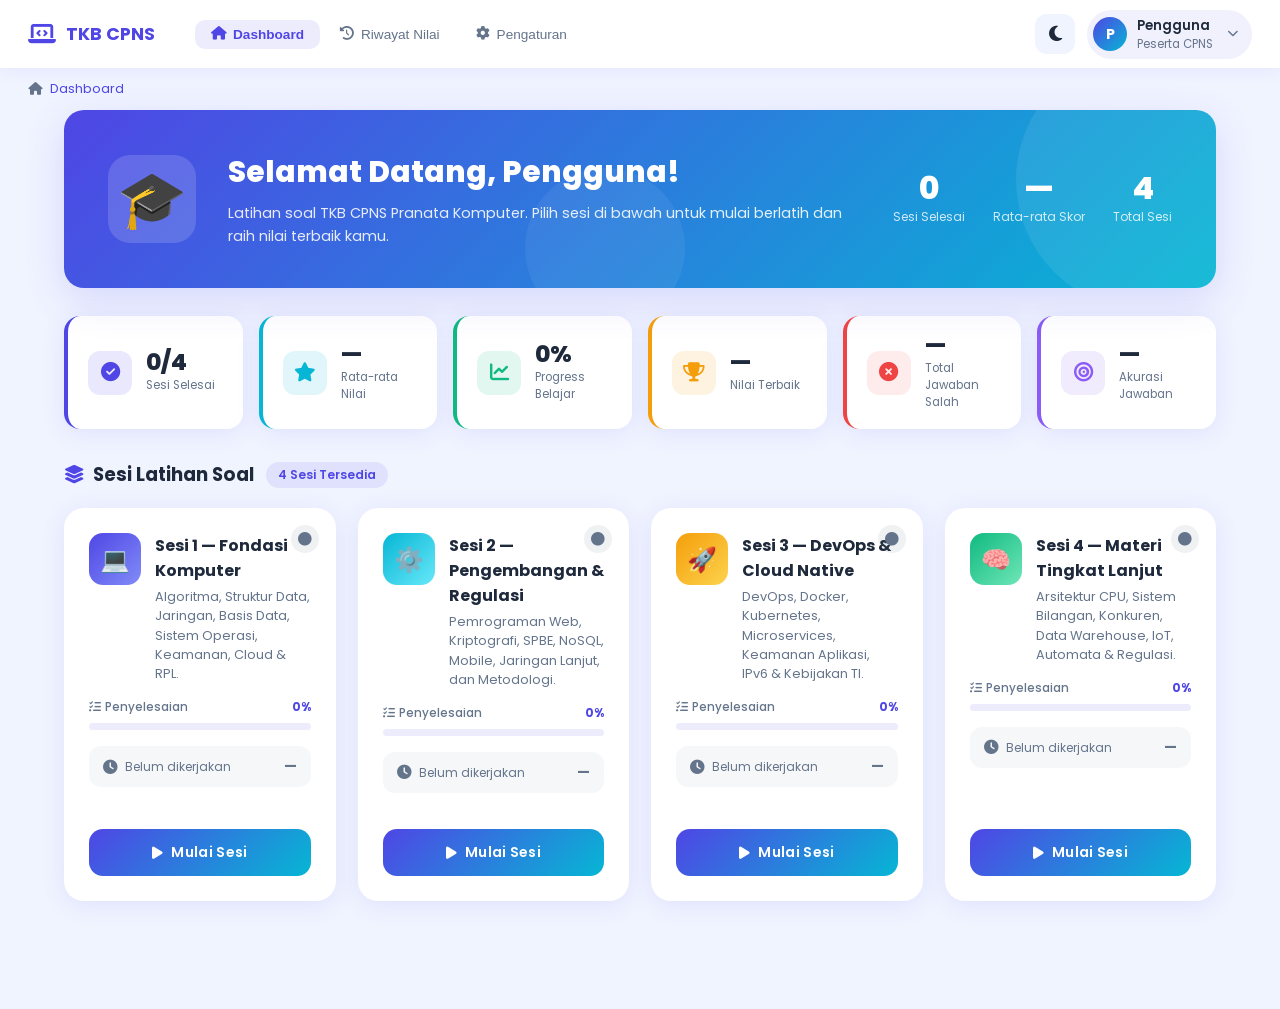
==== 4_batch/index.html @ dee4d849 "Upload TKB CPNS project First upload of TKB CPNS Pranata Komputer website project." ====
<!DOCTYPE html>
<html lang="id">
<head>
<meta charset="utf-8"/>
<meta content="width=device-width, initial-scale=1.0" name="viewport"/>
<title>Dashboard TKB CPNS – Pranata Komputer</title>
<link href="https://fonts.googleapis.com/css2?family=Poppins:wght@300;400;500;600;700;800&amp;display=swap" rel="stylesheet"/>
<link href="https://cdnjs.cloudflare.com/ajax/libs/font-awesome/6.5.0/css/all.min.css" rel="stylesheet"/>

<link href="index.css" rel="stylesheet"/></head>
<body>
<nav class="navbar">
<a class="nav-logo" href="index.html"><i class="fas fa-laptop-code"></i><span>TKB CPNS</span></a>
<div class="nav-links">
<button class="nav-link active" onclick="showSection('home')"><i class="fas fa-home"></i> Dashboard</button>
<button class="nav-link" onclick="showSection('history')"><i class="fas fa-history"></i> Riwayat Nilai</button>
<button class="nav-link" onclick="showSection('settings')"><i class="fas fa-cog"></i> Pengaturan</button>
</div>
<div class="nav-right">
<button class="theme-btn" onclick="toggleDark()" title="Ganti tema"><i class="fas fa-moon" id="theme-icon"></i></button>
<div class="profile-chip" id="profile-chip" onclick="toggleDropdown()">
<div class="profile-avatar" id="avatar-initials">A</div>
<div><div class="profile-name" id="nav-username">Pengguna</div><div class="profile-role">Peserta CPNS</div></div>
<i class="fas fa-chevron-down" style="font-size:.7rem;color:var(--muted);margin-left:4px;"></i>
<div class="profile-dropdown" id="dropdown">
<div class="dropdown-item" onclick="openProfileModal()"><i class="fas fa-user"></i> Edit Profil</div>
<div class="dropdown-item" onclick="showSection('history')"><i class="fas fa-chart-bar"></i> Riwayat Nilai</div>
<div class="dropdown-sep"></div>
<div class="dropdown-item" onclick="showSection('settings')"><i class="fas fa-cog"></i> Pengaturan</div>
<div class="dropdown-item" onclick="goLogin()"><i class="fas fa-sign-out-alt"></i> Keluar</div>
<div class="dropdown-item" onclick="clearAllData()" style="color:var(--danger)"><i class="fas fa-trash" style="color:var(--danger)"></i> Hapus Data</div>
</div>
</div>
</div>
</nav>
<div class="breadcrumb-bar" id="breadcrumb">
<i class="fas fa-home"></i>
<span class="bc-link" onclick="showSection('home')">Dashboard</span>
<span id="bc-sep" style="display:none">›</span>
<span id="bc-current"></span>
</div>
<div class="container">
<!-- HOME -->
<div id="section-home">
<div class="hero">
<div class="hero-icon">🎓</div>
<div class="hero-text">
<h1>Selamat Datang, <span id="hero-username">Pengguna</span>!</h1>
<p>Latihan soal TKB CPNS Pranata Komputer. Pilih sesi di bawah untuk mulai berlatih dan raih nilai terbaik kamu.</p>
</div>
<div class="hero-stats">
<div class="hero-stat"><div class="hero-stat-val" id="stat-done">0</div><div class="hero-stat-lbl">Sesi Selesai</div></div>
<div class="hero-stat"><div class="hero-stat-val" id="stat-avg">—</div><div class="hero-stat-lbl">Rata-rata Skor</div></div>
<div class="hero-stat"><div class="hero-stat-val">4</div><div class="hero-stat-lbl">Total Sesi</div></div>
</div>
</div>
<!-- MINI STAT CARDS -->
<div class="mini-stats" id="mini-stats-grid">
<div class="mini-card c1">
<div class="mini-card-icon"><i class="fas fa-check-circle"></i></div>
<div><div class="mini-card-val" id="ms-done">0</div><div class="mini-card-lbl">Sesi Selesai</div></div>
</div>
<div class="mini-card c2">
<div class="mini-card-icon"><i class="fas fa-star"></i></div>
<div><div class="mini-card-val" id="ms-avg">—</div><div class="mini-card-lbl">Rata-rata Nilai</div></div>
</div>
<div class="mini-card c3">
<div class="mini-card-icon"><i class="fas fa-chart-line"></i></div>
<div><div class="mini-card-val" id="ms-progress">0%</div><div class="mini-card-lbl">Progress Belajar</div></div>
</div>
<div class="mini-card c4">
<div class="mini-card-icon"><i class="fas fa-trophy"></i></div>
<div><div class="mini-card-val" id="ms-best">—</div><div class="mini-card-lbl">Nilai Terbaik</div></div>
</div>
<div class="mini-card c5">
<div class="mini-card-icon"><i class="fas fa-times-circle"></i></div>
<div><div class="mini-card-val" id="ms-wrong">—</div><div class="mini-card-lbl">Total Jawaban Salah</div></div>
</div>
<div class="mini-card c6">
<div class="mini-card-icon"><i class="fas fa-bullseye"></i></div>
<div><div class="mini-card-val" id="ms-accuracy">—</div><div class="mini-card-lbl">Akurasi Jawaban</div></div>
</div>
</div>
<div class="section-header">
<h2><i class="fas fa-layer-group" style="color:var(--accent);margin-right:8px;"></i>Sesi Latihan Soal</h2>
<span class="section-badge">4 Sesi Tersedia</span>
</div>
<div class="grid" id="sessions-grid"></div>
</div>
<!-- HISTORY -->
<div id="section-history" style="display:none">
<div class="section-header" style="margin-top:8px">
<h2><i class="fas fa-chart-line" style="color:var(--accent);margin-right:8px;"></i>Riwayat Nilai</h2>
</div>
<div class="history-section">
<div class="history-table">
<div class="history-summary" id="history-summary" style="display:none">
<div class="sum-item"><span class="sum-icon">📊</span><div><div class="sum-val" id="sum-sessions">0</div><div class="sum-lbl">Sesi Dikerjakan</div></div></div>
<div class="sum-item"><span class="sum-icon">✅</span><div><div class="sum-val" id="sum-correct" style="color:#059669">0</div><div class="sum-lbl">Total Benar</div></div></div>
<div class="sum-item"><span class="sum-icon">❌</span><div><div class="sum-val" id="sum-wrong" style="color:#dc2626">0</div><div class="sum-lbl">Total Salah</div></div></div>
<div class="sum-item"><span class="sum-icon">🎯</span><div><div class="sum-val" id="sum-avg" style="color:var(--accent)">—</div><div class="sum-lbl">Rata-rata Seluruh Sesi</div></div></div>
<div class="sum-item"><span class="sum-icon">🏆</span><div><div class="sum-val" id="sum-accuracy" style="color:#8b5cf6">—</div><div class="sum-lbl">Akurasi Keseluruhan</div></div></div>
</div>
<div class="history-row header">
<span>Sesi</span>
<span>Skor</span>
<span>Benar / Salah</span>
<span class="h-col-hide">Akurasi</span>
<span class="h-col-hide">Tanggal</span>
</div>
<div id="history-body"></div>
</div>
</div>
</div>
<!-- SETTINGS -->
<div id="section-settings" style="display:none">
<div class="section-header" style="margin-top:8px">
<h2><i class="fas fa-cog" style="color:var(--accent);margin-right:8px;"></i>Pengaturan</h2>
</div>
<div style="background:var(--card);border-radius:var(--radius);padding:28px;box-shadow:var(--shadow);max-width:520px">
<div class="input-group">
<label>Nama Pengguna</label>
<input id="settings-name" placeholder="Masukkan nama Anda" type="text"/>
</div>
<div class="input-group">
<label>Jabatan / Profesi</label>
<input id="settings-role" placeholder="contoh: Calon Pranata Komputer" type="text"/>
</div>
<div style="display:flex;gap:12px;margin-top:20px">
<button class="btn-modal primary" onclick="saveSettings()"><i class="fas fa-save" style="margin-right:6px"></i>Simpan</button>
<button class="btn-modal secondary" onclick="clearAllData()"><i class="fas fa-trash" style="margin-right:6px"></i>Hapus Semua Data</button>
</div>
<p style="margin-top:16px;font-size:.78rem;color:var(--muted)">Data tersimpan secara lokal di browser Anda.</p>
</div>
</div>
</div>
<!-- PROFILE MODAL -->
<div class="modal-overlay" id="profile-modal" onclick="closeModal(event)">
<div class="modal">
<h3><i class="fas fa-user-edit" style="color:var(--accent);margin-right:10px;"></i>Edit Profil</h3>
<div class="input-group">
<label>Nama Lengkap</label>
<input id="modal-name" placeholder="Masukkan nama Anda" type="text"/>
</div>
<div class="modal-btns">
<button class="btn-modal secondary" onclick="closeProfileModal()">Batal</button>
<button class="btn-modal primary" onclick="saveProfile()">Simpan Profil</button>
</div>
</div>
</div>
<script>
const sessions = [
  { id:1, title:"Sesi 1 — Fondasi Komputer", desc:"Algoritma, Struktur Data, Jaringan, Basis Data, Sistem Operasi, Keamanan, Cloud & RPL.", icon:"fa-book", iconClass:"i1", emoji:"💻", href:"tkb-cpns-pranata-komputer.html", topics:8, total:30 },
  { id:2, title:"Sesi 2 — Pengembangan & Regulasi", desc:"Pemrograman Web, Kriptografi, SPBE, NoSQL, Mobile, Jaringan Lanjut, dan Metodologi.", icon:"fa-code", iconClass:"i2", emoji:"⚙️", href:"tkb-cpns-pranata-komputer-2.html", topics:8, total:30 },
  { id:3, title:"Sesi 3 — DevOps & Cloud Native", desc:"DevOps, Docker, Kubernetes, Microservices, Keamanan Aplikasi, IPv6 & Kebijakan TI.", icon:"fa-server", iconClass:"i3", emoji:"🚀", href:"tkb-cpns-pranata-komputer-3.html", topics:8, total:30 },
  { id:4, title:"Sesi 4 — Materi Tingkat Lanjut", desc:"Arsitektur CPU, Sistem Bilangan, Konkuren, Data Warehouse, IoT, Automata & Regulasi.", icon:"fa-microchip", iconClass:"i4", emoji:"🧠", href:"tkb-cpns-pranata-komputer-4.html", topics:8, total:30 }
];

function getProfile() { return JSON.parse(localStorage.getItem('cpns-profile')||'{"name":"Pengguna","role":"Peserta CPNS"}'); }
function setProfile(p) { localStorage.setItem('cpns-profile',JSON.stringify(p)); }
function getScores() { return JSON.parse(localStorage.getItem('cpns-scores')||'{}'); }
function initials(name) { return name.split(' ').map(w=>w[0]).join('').toUpperCase().slice(0,2)||'U'; }
function goLogin() { window.location.href = 'login.html'; }

function renderProfile() {
  const p = getProfile();
  document.getElementById('nav-username').textContent = p.name;
  document.getElementById('hero-username').textContent = p.name;
  document.getElementById('avatar-initials').textContent = initials(p.name);
  document.getElementById('settings-name').value = p.name;
  document.getElementById('settings-role').value = p.role||'Peserta CPNS';
}

function renderSessions() {
  const scores = getScores();
  const grid = document.getElementById('sessions-grid');
  let doneCount=0, totalPct=0, totalCorrect=0, totalWrong=0, bestPct=0;

  grid.innerHTML = sessions.map(s => {
    const sc = scores['sesi-'+s.id];
    const done = sc!=null;
    if(done){ doneCount++; totalPct+=sc.pct; totalCorrect+=sc.correct; totalWrong+=sc.wrong; if(sc.pct>bestPct)bestPct=sc.pct; }
    const pct = done?sc.pct:0;
    const progressClass = pct>=80?'green':'';
    const lastScoreHtml = done ? `
      <div class="last-score-row">
        <i class="fas fa-star"></i>
        <span class="ls-label">Skor Terakhir</span>
        <span class="ls-val">${sc.score} poin (${pct}%)</span>
      </div>` : `
      <div class="last-score-row" style="background:rgba(100,116,139,.06)">
        <i class="fas fa-clock" style="color:var(--muted)"></i>
        <span class="ls-label">Belum dikerjakan</span>
        <span class="ls-val" style="color:var(--muted)">—</span>
      </div>`;
    return `
    <div class="card">
      <div class="status-badge ${done?'done':'todo'}"><i class="fas ${done?'fa-check-circle':'fa-circle'}"></i></div>
      <div class="card-header">
        <div class="card-icon ${s.iconClass}">${s.emoji}</div>
        <div class="card-info"><h3>${s.title}</h3><p>${s.desc}</p></div>
      </div>
      <div class="card-body">
        <div class="card-progress">
          <div class="card-progress-header">
            <span class="card-progress-label"><i class="fas fa-tasks" style="margin-right:4px"></i>Penyelesaian</span>
            <span class="card-progress-pct">${pct}%</span>
          </div>
          <div class="progress-track"><div class="progress-fill ${progressClass}" style="width:${pct}%"></div></div>
        </div>
        ${lastScoreHtml}
      </div>
      <div class="card-footer">
        <a class="btn-start" href="${s.href}">
          <i class="fas ${done?'fa-redo':'fa-play'}"></i>
          ${done?'Ulangi Sesi':'Mulai Sesi'}
        </a>
      </div>
    </div>`;
  }).join('');

  const avgPct = doneCount>0 ? Math.round(totalPct/doneCount) : null;
  const accuracy = (totalCorrect+totalWrong)>0 ? Math.round((totalCorrect/(totalCorrect+totalWrong))*100) : null;
  const progress = Math.round((doneCount/sessions.length)*100);

  document.getElementById('stat-done').textContent = doneCount;
  document.getElementById('stat-avg').textContent = avgPct!=null ? avgPct+'%' : '—';
  document.getElementById('ms-done').textContent = doneCount+'/4';
  document.getElementById('ms-avg').textContent = avgPct!=null ? avgPct+'%' : '—';
  document.getElementById('ms-progress').textContent = progress+'%';
  document.getElementById('ms-best').textContent = doneCount>0 ? bestPct+'%' : '—';
  document.getElementById('ms-wrong').textContent = doneCount>0 ? totalWrong : '—';
  document.getElementById('ms-accuracy').textContent = accuracy!=null ? accuracy+'%' : '—';
}

function renderHistory() {
  const scores = getScores();
  const body = document.getElementById('history-body');
  const summaryEl = document.getElementById('history-summary');
  const entries = sessions.map(s => ({ session:s, sc:scores['sesi-'+s.id] })).filter(e=>e.sc);

  if(entries.length===0) {
    body.innerHTML = '<div class="empty-row"><i class="fas fa-inbox" style="font-size:1.5rem;opacity:.3;display:block;margin-bottom:8px"></i>Belum ada riwayat. Kerjakan sesi untuk melihat nilaimu!</div>';
    summaryEl.style.display = 'none';
    return;
  }

  // Summary stats
  let totalCorrect=0, totalWrong=0, totalPct=0;
  entries.forEach(e => { totalCorrect+=e.sc.correct; totalWrong+=e.sc.wrong; totalPct+=e.sc.pct; });
  const avgPct = Math.round(totalPct/entries.length);
  const accuracy = Math.round((totalCorrect/(totalCorrect+totalWrong))*100);

  summaryEl.style.display = 'flex';
  document.getElementById('sum-sessions').textContent = entries.length;
  document.getElementById('sum-correct').textContent = totalCorrect;
  document.getElementById('sum-wrong').textContent = totalWrong;
  document.getElementById('sum-avg').textContent = avgPct+'%';
  document.getElementById('sum-accuracy').textContent = accuracy+'%';

  body.innerHTML = entries.map(({session,sc}) => {
    const cls = sc.pct>=80?'high':sc.pct>=60?'mid':'low';
    const date = sc.date ? new Date(sc.date).toLocaleDateString('id-ID',{day:'2-digit',month:'short',year:'numeric'}) : '—';
    const acc = Math.round((sc.correct/(sc.correct+sc.wrong))*100);
    return `
    <div class="history-row">
      <span style="font-weight:600">${session.emoji} ${session.title}</span>
      <span><span class="badge-score ${cls}"><i class="fas fa-trophy"></i> ${sc.pct}%</span></span>
      <span><span class="correct-count">${sc.correct} ✓</span> &nbsp; <span class="wrong-count">${sc.wrong} ✗</span></span>
      <span class="h-col-hide" style="font-weight:700;color:#8b5cf6">${acc}%</span>
      <span class="h-col-hide" style="color:var(--muted);font-size:.78rem">${date}</span>
    </div>`;
  }).join('');
}

function showSection(name) {
  ['home','history','settings'].forEach(s => {
    document.getElementById('section-'+s).style.display = s===name?'block':'none';
  });
  document.querySelectorAll('.nav-link').forEach((l,i) => {
    l.classList.toggle('active',['home','history','settings'][i]===name);
  });
  const labels={home:'',history:'Riwayat Nilai',settings:'Pengaturan'};
  document.getElementById('bc-sep').style.display = name==='home'?'none':'';
  document.getElementById('bc-current').textContent = labels[name]||'';
  if(name==='history') renderHistory();
}

function toggleDark() {
  document.body.classList.toggle('dark');
  const d = document.body.classList.contains('dark');
  document.getElementById('theme-icon').className = d?'fas fa-sun':'fas fa-moon';
  localStorage.setItem('cpns-theme', d?'dark':'light');
}

function toggleDropdown() { document.getElementById('dropdown').classList.toggle('show'); }
document.addEventListener('click', e => {
  if(!document.getElementById('profile-chip').contains(e.target))
    document.getElementById('dropdown').classList.remove('show');
});
function openProfileModal() {
  document.getElementById('dropdown').classList.remove('show');
  document.getElementById('modal-name').value = getProfile().name;
  document.getElementById('profile-modal').classList.add('show');
}
function closeProfileModal() { document.getElementById('profile-modal').classList.remove('show'); }
function closeModal(e) { if(e.target===document.getElementById('profile-modal')) closeProfileModal(); }
function saveProfile() {
  const name = document.getElementById('modal-name').value.trim()||'Pengguna';
  const p=getProfile(); p.name=name; setProfile(p);
  renderProfile(); renderSessions(); closeProfileModal();
}
function saveSettings() {
  const name=document.getElementById('settings-name').value.trim()||'Pengguna';
  const role=document.getElementById('settings-role').value.trim()||'Peserta CPNS';
  setProfile({name,role}); renderProfile(); renderSessions();
  alert('Pengaturan disimpan!');
}
function clearAllData() {
  if(!confirm('Hapus semua data riwayat dan profil? Ini tidak bisa dibatalkan.')) return;
  localStorage.removeItem('cpns-scores');
  localStorage.removeItem('cpns-profile');
  localStorage.removeItem('cpns-theme');
  location.reload();
}

(function init() {
  const theme = localStorage.getItem('cpns-theme');
  if(theme==='dark'){ document.body.classList.add('dark'); document.getElementById('theme-icon').className='fas fa-sun'; }
  renderProfile();
  renderSessions();
})();
</script>
</body>
</html>
---- 4_batch/index.css ----
:root {
  --bg: #f0f4ff;
  --card: #ffffff;
  --text: #1e293b;
  --muted: #64748b;
  --accent: #4f46e5;
  --accent2: #06b6d4;
  --accent3: #10b981;
  --danger: #ef4444;
  --amber: #f59e0b;
  --shadow: 0 4px 24px rgba(79,70,229,.10);
  --shadow-lg: 0 12px 40px rgba(79,70,229,.16);
  --radius: 20px;
  --nav-h: 68px;
}
body.dark {
  --bg: #0f172a; --card: #1e293b; --text: #f1f5f9; --muted: #94a3b8;
  --shadow: 0 4px 24px rgba(0,0,0,.35); --shadow-lg: 0 12px 40px rgba(0,0,0,.45);
}
* { margin:0; padding:0; box-sizing:border-box; }
body { font-family: 'Poppins', sans-serif; background: var(--bg); color: var(--text); min-height: 100vh; transition: background .3s, color .3s; }

/* NAVBAR */
.navbar {
  position: sticky; top:0; z-index:100; height: var(--nav-h);
  background: var(--card); box-shadow: 0 2px 16px rgba(79,70,229,.08);
  display: flex; align-items: center; padding: 0 28px; gap: 16px; transition: background .3s;
}
.nav-logo { display: flex; align-items: center; gap: 10px; font-size: 1.1rem; font-weight: 700; color: var(--accent); text-decoration: none; }
.nav-logo i { font-size: 1.4rem; }
.nav-links { display: flex; gap: 4px; margin-left: 24px; }
.nav-link {
  padding: 7px 16px; border-radius: 10px; font-size: .85rem; font-weight: 500;
  color: var(--muted); text-decoration: none; display: flex; align-items: center; gap: 7px;
  transition: all .2s; cursor: pointer; border: none; background: none;
}
.nav-link:hover, .nav-link.active { background: rgba(79,70,229,.1); color: var(--accent); }
.nav-link.active { font-weight: 600; }
.nav-right { margin-left: auto; display: flex; align-items: center; gap: 12px; }
.theme-btn {
  width: 40px; height: 40px; border-radius: 12px; border: none; cursor: pointer;
  background: var(--bg); color: var(--text); font-size: 1.1rem; transition: all .2s;
  display: flex; align-items: center; justify-content: center;
}
.theme-btn:hover { background: rgba(79,70,229,.1); color: var(--accent); }
.profile-chip {
  display: flex; align-items: center; gap: 10px; padding: 6px 14px 6px 6px;
  border-radius: 30px; background: rgba(79,70,229,.08); cursor: pointer; transition: all .2s; position: relative;
}
.profile-chip:hover { background: rgba(79,70,229,.15); }
.profile-avatar {
  width: 34px; height: 34px; border-radius: 50%;
  background: linear-gradient(135deg, var(--accent), var(--accent2));
  display: flex; align-items: center; justify-content: center; color: #fff; font-weight: 700; font-size: .9rem;
}
.profile-name { font-size: .82rem; font-weight: 600; color: var(--text); }
.profile-role { font-size: .72rem; color: var(--muted); }
.profile-dropdown {
  display: none; position: absolute; top: calc(100% + 10px); right: 0;
  background: var(--card); border-radius: 14px; box-shadow: var(--shadow-lg);
  padding: 8px; min-width: 200px; z-index: 200; border: 1px solid rgba(79,70,229,.1);
}
.profile-dropdown.show { display: block; }
.dropdown-item {
  display: flex; align-items: center; gap: 10px; padding: 10px 14px; border-radius: 10px;
  font-size: .83rem; color: var(--text); cursor: pointer; transition: background .15s;
}
.dropdown-item:hover { background: rgba(79,70,229,.08); color: var(--accent); }
.dropdown-item i { width: 16px; text-align: center; color: var(--muted); }
.dropdown-sep { height: 1px; background: rgba(0,0,0,.07); margin: 6px 0; }

/* BREADCRUMB */
.breadcrumb-bar { padding: 12px 28px; display: flex; align-items: center; gap: 8px; font-size: .8rem; color: var(--muted); }
.bc-link { color: var(--accent); cursor: pointer; }

/* MAIN */
.container { max-width: 1200px; margin: 0 auto; padding: 0 24px 60px; }

/* HERO */
.hero {
  background: linear-gradient(135deg, var(--accent) 0%, var(--accent2) 100%);
  border-radius: var(--radius); padding: 40px 44px; color: #fff;
  display: flex; align-items: center; gap: 32px; margin-bottom: 28px;
  box-shadow: var(--shadow-lg); position: relative; overflow: hidden;
}
.hero::before { content:''; position:absolute; top:-60px; right:-60px; width:260px; height:260px; border-radius:50%; background:rgba(255,255,255,.08); }
.hero::after { content:''; position:absolute; bottom:-40px; left:40%; width:160px; height:160px; border-radius:50%; background:rgba(255,255,255,.06); }
.hero-icon { font-size:3.5rem; flex-shrink:0; background:rgba(255,255,255,.15); width:88px; height:88px; border-radius:22px; display:flex; align-items:center; justify-content:center; position:relative; z-index:1; }
.hero-text { position:relative; z-index:1; }
.hero-text h1 { font-size:1.85rem; font-weight:800; margin-bottom:8px; }
.hero-text p { font-size:.9rem; opacity:.88; line-height:1.6; }
.hero-stats { margin-left:auto; display:flex; gap:28px; position:relative; z-index:1; flex-shrink:0; }
.hero-stat { text-align:center; }
.hero-stat-val { font-size:2rem; font-weight:800; line-height:1; }
.hero-stat-lbl { font-size:.75rem; opacity:.8; margin-top:4px; }

/* MINI STAT CARDS */
.mini-stats { display:grid; grid-template-columns:repeat(auto-fit,minmax(170px,1fr)); gap:16px; margin-bottom:32px; }
.mini-card {
  background:var(--card); border-radius:16px; padding:18px 20px;
  box-shadow:var(--shadow); display:flex; align-items:center; gap:14px;
  border-left:4px solid transparent; transition:all .25s; cursor:default;
}
.mini-card:hover { transform:translateY(-3px); box-shadow:var(--shadow-lg); }
.mini-card.c1 { border-left-color:#4f46e5; }
.mini-card.c2 { border-left-color:#06b6d4; }
.mini-card.c3 { border-left-color:#10b981; }
.mini-card.c4 { border-left-color:#f59e0b; }
.mini-card.c5 { border-left-color:#ef4444; }
.mini-card.c6 { border-left-color:#8b5cf6; }
.mini-card-icon {
  width:44px; height:44px; border-radius:12px;
  display:flex; align-items:center; justify-content:center;
  font-size:1.2rem; flex-shrink:0;
}
.c1 .mini-card-icon { background:rgba(79,70,229,.12); color:#4f46e5; }
.c2 .mini-card-icon { background:rgba(6,182,212,.12); color:#06b6d4; }
.c3 .mini-card-icon { background:rgba(16,185,129,.12); color:#10b981; }
.c4 .mini-card-icon { background:rgba(245,158,11,.12); color:#f59e0b; }
.c5 .mini-card-icon { background:rgba(239,68,68,.1); color:#ef4444; }
.c6 .mini-card-icon { background:rgba(139,92,246,.12); color:#8b5cf6; }
.mini-card-val { font-size:1.45rem; font-weight:800; line-height:1; }
.mini-card-lbl { font-size:.72rem; color:var(--muted); margin-top:3px; }

/* SECTION HEADER */
.section-header { display:flex; align-items:center; gap:12px; margin-bottom:20px; }
.section-header h2 { font-size:1.15rem; font-weight:700; color:var(--text); }
.section-badge { padding:4px 12px; border-radius:20px; font-size:.75rem; font-weight:600; background:rgba(79,70,229,.1); color:var(--accent); }

/* GRID */
.grid { display:grid; grid-template-columns:repeat(auto-fit,minmax(260px,1fr)); gap:22px; margin-bottom:48px; }

/* SESSION CARD */
.card {
  background:var(--card); border-radius:var(--radius); box-shadow:var(--shadow);
  transition:all .25s; overflow:hidden; display:flex; flex-direction:column;
  border:1.5px solid transparent; position:relative;
}
.card:hover { transform:translateY(-6px); box-shadow:var(--shadow-lg); border-color:rgba(79,70,229,.2); }
.card-header { padding:24px 24px 16px; display:flex; align-items:flex-start; gap:14px; }
.card-icon { width:52px; height:52px; border-radius:14px; flex-shrink:0; display:flex; align-items:center; justify-content:center; font-size:1.5rem; }
.card-icon.i1 { background:linear-gradient(135deg,#4f46e5,#818cf8); }
.card-icon.i2 { background:linear-gradient(135deg,#06b6d4,#67e8f9); }
.card-icon.i3 { background:linear-gradient(135deg,#f59e0b,#fcd34d); }
.card-icon.i4 { background:linear-gradient(135deg,#10b981,#6ee7b7); }
.card-info { flex:1; }
.card-info h3 { font-size:1rem; font-weight:700; margin-bottom:4px; }
.card-info p { font-size:.8rem; color:var(--muted); line-height:1.5; }
.status-badge { position:absolute; top:16px; right:16px; width:28px; height:28px; border-radius:50%; display:flex; align-items:center; justify-content:center; font-size:.85rem; }
.status-badge.done { background:rgba(16,185,129,.15); color:var(--accent3); }
.status-badge.todo { background:rgba(100,116,139,.1); color:var(--muted); }
.card-body { padding:0 24px 20px; flex:1; }
.card-progress { margin-bottom:16px; }
.card-progress-header { display:flex; justify-content:space-between; align-items:center; margin-bottom:7px; }
.card-progress-label { font-size:.73rem; color:var(--muted); font-weight:500; }
.card-progress-pct { font-size:.73rem; font-weight:700; color:var(--accent); }
.progress-track { height:7px; border-radius:99px; background:rgba(79,70,229,.1); overflow:hidden; }
.progress-fill { height:100%; border-radius:99px; background:linear-gradient(90deg,var(--accent),var(--accent2)); transition:width .5s ease; }
.progress-fill.green { background:linear-gradient(90deg,#10b981,#34d399); }
.last-score-row { display:flex; align-items:center; gap:8px; padding:10px 14px; border-radius:12px; background:rgba(79,70,229,.05); margin-bottom:16px; }
.last-score-row i { color:var(--amber); font-size:.9rem; }
.last-score-row .ls-label { font-size:.75rem; color:var(--muted); flex:1; }
.last-score-row .ls-val { font-size:.88rem; font-weight:700; color:var(--accent); }
.card-footer { padding:0 24px 24px; }
.btn-start {
  display:flex; align-items:center; justify-content:center; gap:8px;
  width:100%; padding:13px 20px; border-radius:14px;
  font-family:'Poppins',sans-serif; font-size:.88rem; font-weight:600;
  border:none; cursor:pointer;
  background:linear-gradient(135deg,var(--accent),var(--accent2));
  color:#fff; text-decoration:none; transition:all .25s; letter-spacing:.3px;
}
.btn-start:hover { transform:translateY(-2px); box-shadow:0 8px 24px rgba(79,70,229,.35); }

/* HISTORY SECTION */
.history-section { margin-bottom:48px; }
.history-table { background:var(--card); border-radius:var(--radius); box-shadow:var(--shadow); overflow:hidden; }

/* Summary row */
.history-summary {
  display:flex; gap:16px; padding:16px 24px; flex-wrap:wrap;
  background:rgba(79,70,229,.04); border-bottom:1.5px solid rgba(79,70,229,.1);
}
.sum-item {
  display:flex; align-items:center; gap:8px;
  background:var(--card); border-radius:12px; padding:10px 16px;
  border:1px solid rgba(79,70,229,.1); flex:1; min-width:140px;
}
.sum-icon { font-size:1rem; }
.sum-val { font-size:1.1rem; font-weight:800; color:var(--accent); }
.sum-lbl { font-size:.72rem; color:var(--muted); }

.history-row {
  display:grid; grid-template-columns:2fr 1fr 1fr 1fr 1fr;
  align-items:center; padding:14px 24px;
  border-bottom:1px solid rgba(100,116,139,.1); font-size:.83rem; transition:background .15s;
}
.history-row:hover { background:rgba(79,70,229,.03); }
.history-row:last-child { border-bottom:none; }
.history-row.header {
  font-size:.72rem; font-weight:700; text-transform:uppercase;
  letter-spacing:.8px; color:var(--muted);
  background:rgba(79,70,229,.04); border-bottom:1.5px solid rgba(79,70,229,.1);
}
.badge-score { display:inline-flex; align-items:center; gap:6px; padding:4px 10px; border-radius:20px; font-size:.75rem; font-weight:700; }
.badge-score.high { background:rgba(16,185,129,.15); color:#059669; }
.badge-score.mid { background:rgba(245,158,11,.15); color:#d97706; }
.badge-score.low { background:rgba(239,68,68,.12); color:#dc2626; }
.empty-row { padding:32px; text-align:center; color:var(--muted); font-size:.85rem; }
.correct-count { color:#059669; font-weight:700; }
.wrong-count { color:#dc2626; font-weight:700; }

/* MODAL */
.modal-overlay { position:fixed; inset:0; background:rgba(0,0,0,.45); z-index:500; display:none; align-items:center; justify-content:center; backdrop-filter:blur(4px); }
.modal-overlay.show { display:flex; }
.modal { background:var(--card); border-radius:24px; padding:36px; width:90%; max-width:420px; box-shadow:var(--shadow-lg); animation:modalIn .25s ease; }
@keyframes modalIn { from{opacity:0;transform:scale(.94) translateY(10px)}to{opacity:1;transform:none} }
.modal h3 { font-size:1.1rem; font-weight:700; margin-bottom:20px; }
.input-group { margin-bottom:16px; }
.input-group label { font-size:.8rem; font-weight:600; color:var(--muted); display:block; margin-bottom:6px; }
.input-group input { width:100%; padding:11px 14px; border-radius:12px; border:1.5px solid rgba(79,70,229,.2); background:var(--bg); font-family:'Poppins',sans-serif; font-size:.88rem; color:var(--text); outline:none; transition:border .2s; }
.input-group input:focus { border-color:var(--accent); }
.modal-btns { display:flex; gap:10px; margin-top:24px; }
.btn-modal { flex:1; padding:11px; border-radius:12px; border:none; font-family:'Poppins',sans-serif; font-weight:600; font-size:.85rem; cursor:pointer; transition:all .2s; }
.btn-modal.primary { background:linear-gradient(135deg,var(--accent),var(--accent2)); color:#fff; }
.btn-modal.secondary { background:rgba(100,116,139,.1); color:var(--muted); }
.btn-modal:hover { transform:translateY(-1px); }

@media(max-width:768px){
  .navbar{padding:0 16px;}
  .nav-links{display:none;}
  .hero{flex-direction:column;padding:28px 24px;}
  .hero-stats{margin-left:0;}
  .hero-text h1{font-size:1.4rem;}
  .container{padding:0 16px 60px;}
  .history-row{grid-template-columns:2fr 1fr 1fr;}
  .history-row .h-col-hide{display:none;}
  .mini-stats{grid-template-columns:repeat(2,1fr);}
  .history-summary{flex-direction:column;}
}
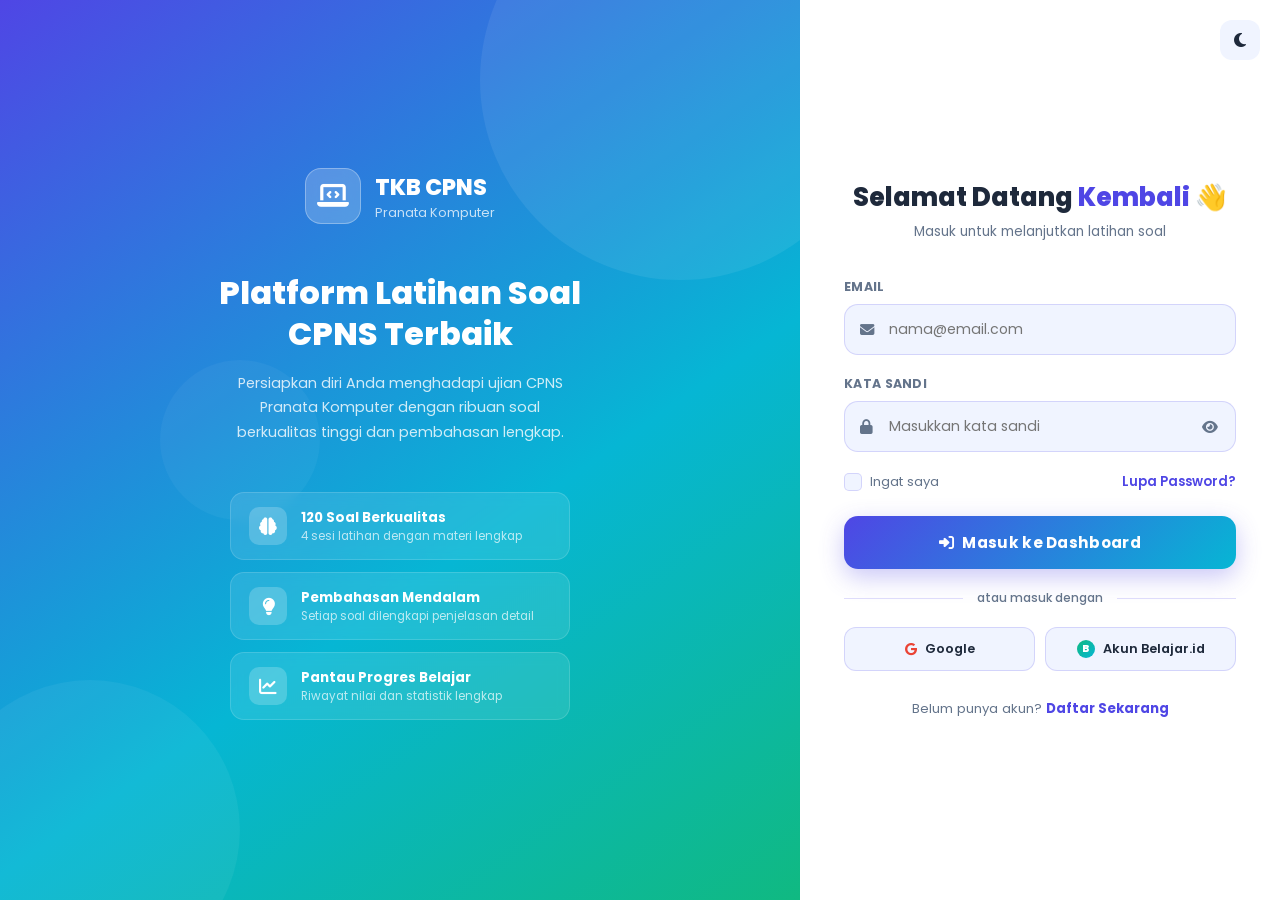
==== commit 9c440e7f: "Update project files" ====
--- a/4_batch/index.html
+++ b/4_batch/index.html
@@ -3,333 +3,214 @@
 <head>
 <meta charset="utf-8"/>
 <meta content="width=device-width, initial-scale=1.0" name="viewport"/>
-<title>Dashboard TKB CPNS – Pranata Komputer</title>
+<title>Login – TKB CPNS Pranata Komputer</title>
 <link href="https://fonts.googleapis.com/css2?family=Poppins:wght@300;400;500;600;700;800&amp;display=swap" rel="stylesheet"/>
 <link href="https://cdnjs.cloudflare.com/ajax/libs/font-awesome/6.5.0/css/all.min.css" rel="stylesheet"/>
 
 <link href="index.css" rel="stylesheet"/></head>
 <body>
-<nav class="navbar">
-<a class="nav-logo" href="index.html"><i class="fas fa-laptop-code"></i><span>TKB CPNS</span></a>
-<div class="nav-links">
-<button class="nav-link active" onclick="showSection('home')"><i class="fas fa-home"></i> Dashboard</button>
-<button class="nav-link" onclick="showSection('history')"><i class="fas fa-history"></i> Riwayat Nilai</button>
-<button class="nav-link" onclick="showSection('settings')"><i class="fas fa-cog"></i> Pengaturan</button>
-</div>
-<div class="nav-right">
-<button class="theme-btn" onclick="toggleDark()" title="Ganti tema"><i class="fas fa-moon" id="theme-icon"></i></button>
-<div class="profile-chip" id="profile-chip" onclick="toggleDropdown()">
-<div class="profile-avatar" id="avatar-initials">A</div>
-<div><div class="profile-name" id="nav-username">Pengguna</div><div class="profile-role">Peserta CPNS</div></div>
-<i class="fas fa-chevron-down" style="font-size:.7rem;color:var(--muted);margin-left:4px;"></i>
-<div class="profile-dropdown" id="dropdown">
-<div class="dropdown-item" onclick="openProfileModal()"><i class="fas fa-user"></i> Edit Profil</div>
-<div class="dropdown-item" onclick="showSection('history')"><i class="fas fa-chart-bar"></i> Riwayat Nilai</div>
-<div class="dropdown-sep"></div>
-<div class="dropdown-item" onclick="showSection('settings')"><i class="fas fa-cog"></i> Pengaturan</div>
-<div class="dropdown-item" onclick="goLogin()"><i class="fas fa-sign-out-alt"></i> Keluar</div>
-<div class="dropdown-item" onclick="clearAllData()" style="color:var(--danger)"><i class="fas fa-trash" style="color:var(--danger)"></i> Hapus Data</div>
-</div>
-</div>
-</div>
-</nav>
-<div class="breadcrumb-bar" id="breadcrumb">
-<i class="fas fa-home"></i>
-<span class="bc-link" onclick="showSection('home')">Dashboard</span>
-<span id="bc-sep" style="display:none">›</span>
-<span id="bc-current"></span>
-</div>
-<div class="container">
-<!-- HOME -->
-<div id="section-home">
-<div class="hero">
-<div class="hero-icon">🎓</div>
-<div class="hero-text">
-<h1>Selamat Datang, <span id="hero-username">Pengguna</span>!</h1>
-<p>Latihan soal TKB CPNS Pranata Komputer. Pilih sesi di bawah untuk mulai berlatih dan raih nilai terbaik kamu.</p>
-</div>
-<div class="hero-stats">
-<div class="hero-stat"><div class="hero-stat-val" id="stat-done">0</div><div class="hero-stat-lbl">Sesi Selesai</div></div>
-<div class="hero-stat"><div class="hero-stat-val" id="stat-avg">—</div><div class="hero-stat-lbl">Rata-rata Skor</div></div>
-<div class="hero-stat"><div class="hero-stat-val">4</div><div class="hero-stat-lbl">Total Sesi</div></div>
-</div>
-</div>
-<!-- MINI STAT CARDS -->
-<div class="mini-stats" id="mini-stats-grid">
-<div class="mini-card c1">
-<div class="mini-card-icon"><i class="fas fa-check-circle"></i></div>
-<div><div class="mini-card-val" id="ms-done">0</div><div class="mini-card-lbl">Sesi Selesai</div></div>
-</div>
-<div class="mini-card c2">
-<div class="mini-card-icon"><i class="fas fa-star"></i></div>
-<div><div class="mini-card-val" id="ms-avg">—</div><div class="mini-card-lbl">Rata-rata Nilai</div></div>
-</div>
-<div class="mini-card c3">
-<div class="mini-card-icon"><i class="fas fa-chart-line"></i></div>
-<div><div class="mini-card-val" id="ms-progress">0%</div><div class="mini-card-lbl">Progress Belajar</div></div>
-</div>
-<div class="mini-card c4">
-<div class="mini-card-icon"><i class="fas fa-trophy"></i></div>
-<div><div class="mini-card-val" id="ms-best">—</div><div class="mini-card-lbl">Nilai Terbaik</div></div>
-</div>
-<div class="mini-card c5">
-<div class="mini-card-icon"><i class="fas fa-times-circle"></i></div>
-<div><div class="mini-card-val" id="ms-wrong">—</div><div class="mini-card-lbl">Total Jawaban Salah</div></div>
-</div>
-<div class="mini-card c6">
-<div class="mini-card-icon"><i class="fas fa-bullseye"></i></div>
-<div><div class="mini-card-val" id="ms-accuracy">—</div><div class="mini-card-lbl">Akurasi Jawaban</div></div>
-</div>
-</div>
-<div class="section-header">
-<h2><i class="fas fa-layer-group" style="color:var(--accent);margin-right:8px;"></i>Sesi Latihan Soal</h2>
-<span class="section-badge">4 Sesi Tersedia</span>
-</div>
-<div class="grid" id="sessions-grid"></div>
-</div>
-<!-- HISTORY -->
-<div id="section-history" style="display:none">
-<div class="section-header" style="margin-top:8px">
-<h2><i class="fas fa-chart-line" style="color:var(--accent);margin-right:8px;"></i>Riwayat Nilai</h2>
-</div>
-<div class="history-section">
-<div class="history-table">
-<div class="history-summary" id="history-summary" style="display:none">
-<div class="sum-item"><span class="sum-icon">📊</span><div><div class="sum-val" id="sum-sessions">0</div><div class="sum-lbl">Sesi Dikerjakan</div></div></div>
-<div class="sum-item"><span class="sum-icon">✅</span><div><div class="sum-val" id="sum-correct" style="color:#059669">0</div><div class="sum-lbl">Total Benar</div></div></div>
-<div class="sum-item"><span class="sum-icon">❌</span><div><div class="sum-val" id="sum-wrong" style="color:#dc2626">0</div><div class="sum-lbl">Total Salah</div></div></div>
-<div class="sum-item"><span class="sum-icon">🎯</span><div><div class="sum-val" id="sum-avg" style="color:var(--accent)">—</div><div class="sum-lbl">Rata-rata Seluruh Sesi</div></div></div>
-<div class="sum-item"><span class="sum-icon">🏆</span><div><div class="sum-val" id="sum-accuracy" style="color:#8b5cf6">—</div><div class="sum-lbl">Akurasi Keseluruhan</div></div></div>
-</div>
-<div class="history-row header">
-<span>Sesi</span>
-<span>Skor</span>
-<span>Benar / Salah</span>
-<span class="h-col-hide">Akurasi</span>
-<span class="h-col-hide">Tanggal</span>
-</div>
-<div id="history-body"></div>
-</div>
-</div>
-</div>
-<!-- SETTINGS -->
-<div id="section-settings" style="display:none">
-<div class="section-header" style="margin-top:8px">
-<h2><i class="fas fa-cog" style="color:var(--accent);margin-right:8px;"></i>Pengaturan</h2>
-</div>
-<div style="background:var(--card);border-radius:var(--radius);padding:28px;box-shadow:var(--shadow);max-width:520px">
-<div class="input-group">
-<label>Nama Pengguna</label>
-<input id="settings-name" placeholder="Masukkan nama Anda" type="text"/>
-</div>
-<div class="input-group">
-<label>Jabatan / Profesi</label>
-<input id="settings-role" placeholder="contoh: Calon Pranata Komputer" type="text"/>
-</div>
-<div style="display:flex;gap:12px;margin-top:20px">
-<button class="btn-modal primary" onclick="saveSettings()"><i class="fas fa-save" style="margin-right:6px"></i>Simpan</button>
-<button class="btn-modal secondary" onclick="clearAllData()"><i class="fas fa-trash" style="margin-right:6px"></i>Hapus Semua Data</button>
-</div>
-<p style="margin-top:16px;font-size:.78rem;color:var(--muted)">Data tersimpan secara lokal di browser Anda.</p>
-</div>
-</div>
-</div>
-<!-- PROFILE MODAL -->
-<div class="modal-overlay" id="profile-modal" onclick="closeModal(event)">
-<div class="modal">
-<h3><i class="fas fa-user-edit" style="color:var(--accent);margin-right:10px;"></i>Edit Profil</h3>
-<div class="input-group">
-<label>Nama Lengkap</label>
-<input id="modal-name" placeholder="Masukkan nama Anda" type="text"/>
-</div>
-<div class="modal-btns">
-<button class="btn-modal secondary" onclick="closeProfileModal()">Batal</button>
-<button class="btn-modal primary" onclick="saveProfile()">Simpan Profil</button>
+<!-- LEFT PANEL -->
+<div class="left-panel">
+<div class="left-circle"></div>
+<div class="lp-brand">
+<div class="lp-brand-icon"><i class="fas fa-laptop-code"></i></div>
+<div class="lp-brand-text">
+<h1>TKB CPNS</h1>
+<p>Pranata Komputer</p>
+</div>
+</div>
+<h2 class="lp-title">Platform Latihan Soal<br/>CPNS Terbaik</h2>
+<p class="lp-subtitle">Persiapkan diri Anda menghadapi ujian CPNS Pranata Komputer dengan ribuan soal berkualitas tinggi dan pembahasan lengkap.</p>
+<div class="lp-features">
+<div class="lp-feat">
+<div class="lp-feat-icon"><i class="fas fa-brain"></i></div>
+<div class="lp-feat-text">
+<h4>120 Soal Berkualitas</h4>
+<p>4 sesi latihan dengan materi lengkap</p>
+</div>
+</div>
+<div class="lp-feat">
+<div class="lp-feat-icon"><i class="fas fa-lightbulb"></i></div>
+<div class="lp-feat-text">
+<h4>Pembahasan Mendalam</h4>
+<p>Setiap soal dilengkapi penjelasan detail</p>
+</div>
+</div>
+<div class="lp-feat">
+<div class="lp-feat-icon"><i class="fas fa-chart-line"></i></div>
+<div class="lp-feat-text">
+<h4>Pantau Progres Belajar</h4>
+<p>Riwayat nilai dan statistik lengkap</p>
+</div>
+</div>
+</div>
+</div>
+<!-- RIGHT PANEL -->
+<div class="right-panel">
+<button class="theme-btn-login" onclick="toggleDark()" title="Ganti tema">
+<i class="fas fa-moon" id="theme-icon"></i>
+</button>
+<div class="login-header">
+<div class="greet">Selamat Datang <span>Kembali</span> 👋</div>
+<p class="sub">Masuk untuk melanjutkan latihan soal</p>
+</div>
+<div class="login-form">
+<div class="error-msg" id="error-msg">
+<i class="fas fa-exclamation-circle"></i>
+<span id="error-text">Email atau kata sandi salah.</span>
+</div>
+<div class="form-group">
+<label>Email</label>
+<div class="input-wrap">
+<i class="fas fa-envelope input-icon"></i>
+<input autocomplete="email" id="input-email" placeholder="nama@email.com" type="email"/>
+</div>
+</div>
+<div class="form-group">
+<label>Kata Sandi</label>
+<div class="input-wrap">
+<i class="fas fa-lock input-icon"></i>
+<input autocomplete="current-password" id="input-pass" placeholder="Masukkan kata sandi" type="password"/>
+<i class="fas fa-eye input-toggle" id="pass-toggle" onclick="togglePass()"></i>
+</div>
+</div>
+<div class="remember-row">
+<label class="checkbox-wrap">
+<input id="remember-me" type="checkbox"/>
+<div class="custom-check"></div>
+<span class="checkbox-label">Ingat saya</span>
+</label>
+<a class="forgot-link" onclick="forgotPassword()">Lupa Password?</a>
+</div>
+<button class="btn-login" onclick="doLogin()">
+<i class="fas fa-sign-in-alt"></i>
+      Masuk ke Dashboard
+    </button>
+<div class="divider">
+<div class="div-line"></div>
+<span class="div-text">atau masuk dengan</span>
+<div class="div-line"></div>
+</div>
+<div class="social-btns">
+<button class="btn-social" onclick="loginGoogle()">
+<img alt="Google" onerror="this.style.display='none';this.parentNode.insertAdjacentHTML('afterbegin','&lt;i class=\'fab fa-google\' style=\'color:#ea4335\'&gt;&lt;/i&gt;')" src="https://www.google.com/favicon.ico"/>
+        Google
+      </button>
+<button class="btn-social" onclick="loginBelajar()">
+<div class="icon-belajar">B</div>
+        Akun Belajar.id
+      </button>
+</div>
+<div class="register-row">
+      Belum punya akun? <a onclick="doRegister()">Daftar Sekarang</a>
 </div>
 </div>
 </div>
 <script>
-const sessions = [
-  { id:1, title:"Sesi 1 — Fondasi Komputer", desc:"Algoritma, Struktur Data, Jaringan, Basis Data, Sistem Operasi, Keamanan, Cloud & RPL.", icon:"fa-book", iconClass:"i1", emoji:"💻", href:"tkb-cpns-pranata-komputer.html", topics:8, total:30 },
-  { id:2, title:"Sesi 2 — Pengembangan & Regulasi", desc:"Pemrograman Web, Kriptografi, SPBE, NoSQL, Mobile, Jaringan Lanjut, dan Metodologi.", icon:"fa-code", iconClass:"i2", emoji:"⚙️", href:"tkb-cpns-pranata-komputer-2.html", topics:8, total:30 },
-  { id:3, title:"Sesi 3 — DevOps & Cloud Native", desc:"DevOps, Docker, Kubernetes, Microservices, Keamanan Aplikasi, IPv6 & Kebijakan TI.", icon:"fa-server", iconClass:"i3", emoji:"🚀", href:"tkb-cpns-pranata-komputer-3.html", topics:8, total:30 },
-  { id:4, title:"Sesi 4 — Materi Tingkat Lanjut", desc:"Arsitektur CPU, Sistem Bilangan, Konkuren, Data Warehouse, IoT, Automata & Regulasi.", icon:"fa-microchip", iconClass:"i4", emoji:"🧠", href:"tkb-cpns-pranata-komputer-4.html", topics:8, total:30 }
-];
-
-function getProfile() { return JSON.parse(localStorage.getItem('cpns-profile')||'{"name":"Pengguna","role":"Peserta CPNS"}'); }
-function setProfile(p) { localStorage.setItem('cpns-profile',JSON.stringify(p)); }
-function getScores() { return JSON.parse(localStorage.getItem('cpns-scores')||'{}'); }
-function initials(name) { return name.split(' ').map(w=>w[0]).join('').toUpperCase().slice(0,2)||'U'; }
-function goLogin() { window.location.href = 'login.html'; }
-
-function renderProfile() {
-  const p = getProfile();
-  document.getElementById('nav-username').textContent = p.name;
-  document.getElementById('hero-username').textContent = p.name;
-  document.getElementById('avatar-initials').textContent = initials(p.name);
-  document.getElementById('settings-name').value = p.name;
-  document.getElementById('settings-role').value = p.role||'Peserta CPNS';
-}
-
-function renderSessions() {
-  const scores = getScores();
-  const grid = document.getElementById('sessions-grid');
-  let doneCount=0, totalPct=0, totalCorrect=0, totalWrong=0, bestPct=0;
-
-  grid.innerHTML = sessions.map(s => {
-    const sc = scores['sesi-'+s.id];
-    const done = sc!=null;
-    if(done){ doneCount++; totalPct+=sc.pct; totalCorrect+=sc.correct; totalWrong+=sc.wrong; if(sc.pct>bestPct)bestPct=sc.pct; }
-    const pct = done?sc.pct:0;
-    const progressClass = pct>=80?'green':'';
-    const lastScoreHtml = done ? `
-      <div class="last-score-row">
-        <i class="fas fa-star"></i>
-        <span class="ls-label">Skor Terakhir</span>
-        <span class="ls-val">${sc.score} poin (${pct}%)</span>
-      </div>` : `
-      <div class="last-score-row" style="background:rgba(100,116,139,.06)">
-        <i class="fas fa-clock" style="color:var(--muted)"></i>
-        <span class="ls-label">Belum dikerjakan</span>
-        <span class="ls-val" style="color:var(--muted)">—</span>
-      </div>`;
-    return `
-    <div class="card">
-      <div class="status-badge ${done?'done':'todo'}"><i class="fas ${done?'fa-check-circle':'fa-circle'}"></i></div>
-      <div class="card-header">
-        <div class="card-icon ${s.iconClass}">${s.emoji}</div>
-        <div class="card-info"><h3>${s.title}</h3><p>${s.desc}</p></div>
-      </div>
-      <div class="card-body">
-        <div class="card-progress">
-          <div class="card-progress-header">
-            <span class="card-progress-label"><i class="fas fa-tasks" style="margin-right:4px"></i>Penyelesaian</span>
-            <span class="card-progress-pct">${pct}%</span>
-          </div>
-          <div class="progress-track"><div class="progress-fill ${progressClass}" style="width:${pct}%"></div></div>
-        </div>
-        ${lastScoreHtml}
-      </div>
-      <div class="card-footer">
-        <a class="btn-start" href="${s.href}">
-          <i class="fas ${done?'fa-redo':'fa-play'}"></i>
-          ${done?'Ulangi Sesi':'Mulai Sesi'}
-        </a>
-      </div>
-    </div>`;
-  }).join('');
-
-  const avgPct = doneCount>0 ? Math.round(totalPct/doneCount) : null;
-  const accuracy = (totalCorrect+totalWrong)>0 ? Math.round((totalCorrect/(totalCorrect+totalWrong))*100) : null;
-  const progress = Math.round((doneCount/sessions.length)*100);
-
-  document.getElementById('stat-done').textContent = doneCount;
-  document.getElementById('stat-avg').textContent = avgPct!=null ? avgPct+'%' : '—';
-  document.getElementById('ms-done').textContent = doneCount+'/4';
-  document.getElementById('ms-avg').textContent = avgPct!=null ? avgPct+'%' : '—';
-  document.getElementById('ms-progress').textContent = progress+'%';
-  document.getElementById('ms-best').textContent = doneCount>0 ? bestPct+'%' : '—';
-  document.getElementById('ms-wrong').textContent = doneCount>0 ? totalWrong : '—';
-  document.getElementById('ms-accuracy').textContent = accuracy!=null ? accuracy+'%' : '—';
-}
-
-function renderHistory() {
-  const scores = getScores();
-  const body = document.getElementById('history-body');
-  const summaryEl = document.getElementById('history-summary');
-  const entries = sessions.map(s => ({ session:s, sc:scores['sesi-'+s.id] })).filter(e=>e.sc);
-
-  if(entries.length===0) {
-    body.innerHTML = '<div class="empty-row"><i class="fas fa-inbox" style="font-size:1.5rem;opacity:.3;display:block;margin-bottom:8px"></i>Belum ada riwayat. Kerjakan sesi untuk melihat nilaimu!</div>';
-    summaryEl.style.display = 'none';
-    return;
-  }
-
-  // Summary stats
-  let totalCorrect=0, totalWrong=0, totalPct=0;
-  entries.forEach(e => { totalCorrect+=e.sc.correct; totalWrong+=e.sc.wrong; totalPct+=e.sc.pct; });
-  const avgPct = Math.round(totalPct/entries.length);
-  const accuracy = Math.round((totalCorrect/(totalCorrect+totalWrong))*100);
-
-  summaryEl.style.display = 'flex';
-  document.getElementById('sum-sessions').textContent = entries.length;
-  document.getElementById('sum-correct').textContent = totalCorrect;
-  document.getElementById('sum-wrong').textContent = totalWrong;
-  document.getElementById('sum-avg').textContent = avgPct+'%';
-  document.getElementById('sum-accuracy').textContent = accuracy+'%';
-
-  body.innerHTML = entries.map(({session,sc}) => {
-    const cls = sc.pct>=80?'high':sc.pct>=60?'mid':'low';
-    const date = sc.date ? new Date(sc.date).toLocaleDateString('id-ID',{day:'2-digit',month:'short',year:'numeric'}) : '—';
-    const acc = Math.round((sc.correct/(sc.correct+sc.wrong))*100);
-    return `
-    <div class="history-row">
-      <span style="font-weight:600">${session.emoji} ${session.title}</span>
-      <span><span class="badge-score ${cls}"><i class="fas fa-trophy"></i> ${sc.pct}%</span></span>
-      <span><span class="correct-count">${sc.correct} ✓</span> &nbsp; <span class="wrong-count">${sc.wrong} ✗</span></span>
-      <span class="h-col-hide" style="font-weight:700;color:#8b5cf6">${acc}%</span>
-      <span class="h-col-hide" style="color:var(--muted);font-size:.78rem">${date}</span>
-    </div>`;
-  }).join('');
-}
-
-function showSection(name) {
-  ['home','history','settings'].forEach(s => {
-    document.getElementById('section-'+s).style.display = s===name?'block':'none';
-  });
-  document.querySelectorAll('.nav-link').forEach((l,i) => {
-    l.classList.toggle('active',['home','history','settings'][i]===name);
-  });
-  const labels={home:'',history:'Riwayat Nilai',settings:'Pengaturan'};
-  document.getElementById('bc-sep').style.display = name==='home'?'none':'';
-  document.getElementById('bc-current').textContent = labels[name]||'';
-  if(name==='history') renderHistory();
-}
-
+// ===== THEME =====
 function toggleDark() {
   document.body.classList.toggle('dark');
   const d = document.body.classList.contains('dark');
-  document.getElementById('theme-icon').className = d?'fas fa-sun':'fas fa-moon';
-  localStorage.setItem('cpns-theme', d?'dark':'light');
-}
-
-function toggleDropdown() { document.getElementById('dropdown').classList.toggle('show'); }
-document.addEventListener('click', e => {
-  if(!document.getElementById('profile-chip').contains(e.target))
-    document.getElementById('dropdown').classList.remove('show');
+  document.getElementById('theme-icon').className = d ? 'fas fa-sun' : 'fas fa-moon';
+  localStorage.setItem('cpns-theme', d ? 'dark' : 'light');
+}
+(function () {
+  if (localStorage.getItem('cpns-theme') === 'dark') {
+    document.body.classList.add('dark');
+    document.getElementById('theme-icon').className = 'fas fa-sun';
+  }
+  // Pre-fill if remembered
+  const saved = localStorage.getItem('cpns-remember');
+  if (saved) {
+    try {
+      const d = JSON.parse(saved);
+      document.getElementById('input-email').value = d.email || '';
+      document.getElementById('remember-me').checked = true;
+    } catch (e) {}
+  }
+})();
+
+// ===== PASS TOGGLE =====
+function togglePass() {
+  const inp = document.getElementById('input-pass');
+  const icon = document.getElementById('pass-toggle');
+  if (inp.type === 'password') {
+    inp.type = 'text';
+    icon.className = 'fas fa-eye-slash input-toggle';
+  } else {
+    inp.type = 'password';
+    icon.className = 'fas fa-eye input-toggle';
+  }
+}
+
+// ===== LOGIN =====
+function showError(msg) {
+  document.getElementById('error-text').textContent = msg;
+  document.getElementById('error-msg').classList.add('show');
+}
+function hideError() { document.getElementById('error-msg').classList.remove('show'); }
+
+function doLogin() {
+  hideError();
+  const email = document.getElementById('input-email').value.trim();
+  const pass = document.getElementById('input-pass').value;
+  const remember = document.getElementById('remember-me').checked;
+
+  if (!email) { showError('Masukkan alamat email Anda.'); return; }
+  if (!email.includes('@')) { showError('Format email tidak valid.'); return; }
+  if (!pass) { showError('Masukkan kata sandi Anda.'); return; }
+
+  // Save profile from email
+  const name = email.split('@')[0].replace(/[^a-zA-Z0-9 ]/g, ' ').replace(/\b\w/g, c => c.toUpperCase());
+  const existing = JSON.parse(localStorage.getItem('cpns-profile') || '{}');
+  if (!existing.name || existing.name === 'Pengguna') {
+    localStorage.setItem('cpns-profile', JSON.stringify({ name, role: 'Peserta CPNS' }));
+  }
+
+  if (remember) {
+    localStorage.setItem('cpns-remember', JSON.stringify({ email }));
+  } else {
+    localStorage.removeItem('cpns-remember');
+  }
+
+  localStorage.setItem('cpns-logged', '1');
+
+  // Animate then redirect
+  document.querySelector('.btn-login').innerHTML = '<i class="fas fa-spinner fa-spin"></i> Memuat...';
+  setTimeout(() => { window.location.href = 'index.html'; }, 800);
+}
+
+// Enter key support
+document.addEventListener('keydown', e => {
+  if (e.key === 'Enter') doLogin();
 });
-function openProfileModal() {
-  document.getElementById('dropdown').classList.remove('show');
-  document.getElementById('modal-name').value = getProfile().name;
-  document.getElementById('profile-modal').classList.add('show');
-}
-function closeProfileModal() { document.getElementById('profile-modal').classList.remove('show'); }
-function closeModal(e) { if(e.target===document.getElementById('profile-modal')) closeProfileModal(); }
-function saveProfile() {
-  const name = document.getElementById('modal-name').value.trim()||'Pengguna';
-  const p=getProfile(); p.name=name; setProfile(p);
-  renderProfile(); renderSessions(); closeProfileModal();
-}
-function saveSettings() {
-  const name=document.getElementById('settings-name').value.trim()||'Pengguna';
-  const role=document.getElementById('settings-role').value.trim()||'Peserta CPNS';
-  setProfile({name,role}); renderProfile(); renderSessions();
-  alert('Pengaturan disimpan!');
-}
-function clearAllData() {
-  if(!confirm('Hapus semua data riwayat dan profil? Ini tidak bisa dibatalkan.')) return;
-  localStorage.removeItem('cpns-scores');
-  localStorage.removeItem('cpns-profile');
-  localStorage.removeItem('cpns-theme');
-  location.reload();
-}
-
-(function init() {
-  const theme = localStorage.getItem('cpns-theme');
-  if(theme==='dark'){ document.body.classList.add('dark'); document.getElementById('theme-icon').className='fas fa-sun'; }
-  renderProfile();
-  renderSessions();
-})();
+
+function forgotPassword() {
+  alert('Fitur reset password akan segera hadir.\n\nUntuk saat ini, Anda bisa langsung masuk dengan email apa pun.');
+}
+
+function loginGoogle() {
+  document.querySelector('.btn-social').innerHTML = '<i class="fas fa-spinner fa-spin"></i> Menghubungkan...';
+  setTimeout(() => {
+    const name = 'Pengguna Google';
+    localStorage.setItem('cpns-profile', JSON.stringify({ name, role: 'Peserta CPNS' }));
+    localStorage.setItem('cpns-logged', '1');
+    window.location.href = 'index.html';
+  }, 1000);
+}
+
+function loginBelajar() {
+  setTimeout(() => {
+    const name = 'Pengguna Belajar.id';
+    localStorage.setItem('cpns-profile', JSON.stringify({ name, role: 'Peserta CPNS' }));
+    localStorage.setItem('cpns-logged', '1');
+    window.location.href = 'index.html';
+  }, 800);
+}
+
+function doRegister() {
+  alert('Fitur pendaftaran akan segera hadir!\n\nUntuk saat ini, Anda bisa langsung login dengan email apa pun.');
+}
 </script>
 </body>
-</html>
+</html>
--- a/4_batch/index.css
+++ b/4_batch/index.css
@@ -1,241 +1,321 @@
 
 :root {
+  --accent: #4f46e5;
+  --accent2: #06b6d4;
+  --accent3: #10b981;
   --bg: #f0f4ff;
   --card: #ffffff;
   --text: #1e293b;
   --muted: #64748b;
-  --accent: #4f46e5;
-  --accent2: #06b6d4;
-  --accent3: #10b981;
+  --border: rgba(79,70,229,.18);
+  --shadow: 0 4px 24px rgba(79,70,229,.10);
+  --shadow-lg: 0 20px 60px rgba(79,70,229,.2);
+  --radius: 20px;
   --danger: #ef4444;
-  --amber: #f59e0b;
-  --shadow: 0 4px 24px rgba(79,70,229,.10);
-  --shadow-lg: 0 12px 40px rgba(79,70,229,.16);
-  --radius: 20px;
-  --nav-h: 68px;
 }
 body.dark {
-  --bg: #0f172a; --card: #1e293b; --text: #f1f5f9; --muted: #94a3b8;
-  --shadow: 0 4px 24px rgba(0,0,0,.35); --shadow-lg: 0 12px 40px rgba(0,0,0,.45);
+  --bg: #0f172a;
+  --card: #1e293b;
+  --text: #f1f5f9;
+  --muted: #94a3b8;
+  --border: rgba(255,255,255,.1);
+  --shadow: 0 4px 24px rgba(0,0,0,.4);
+  --shadow-lg: 0 20px 60px rgba(0,0,0,.5);
 }
 * { margin:0; padding:0; box-sizing:border-box; }
-body { font-family: 'Poppins', sans-serif; background: var(--bg); color: var(--text); min-height: 100vh; transition: background .3s, color .3s; }
-
-/* NAVBAR */
-.navbar {
-  position: sticky; top:0; z-index:100; height: var(--nav-h);
-  background: var(--card); box-shadow: 0 2px 16px rgba(79,70,229,.08);
-  display: flex; align-items: center; padding: 0 28px; gap: 16px; transition: background .3s;
-}
-.nav-logo { display: flex; align-items: center; gap: 10px; font-size: 1.1rem; font-weight: 700; color: var(--accent); text-decoration: none; }
-.nav-logo i { font-size: 1.4rem; }
-.nav-links { display: flex; gap: 4px; margin-left: 24px; }
-.nav-link {
-  padding: 7px 16px; border-radius: 10px; font-size: .85rem; font-weight: 500;
-  color: var(--muted); text-decoration: none; display: flex; align-items: center; gap: 7px;
-  transition: all .2s; cursor: pointer; border: none; background: none;
-}
-.nav-link:hover, .nav-link.active { background: rgba(79,70,229,.1); color: var(--accent); }
-.nav-link.active { font-weight: 600; }
-.nav-right { margin-left: auto; display: flex; align-items: center; gap: 12px; }
-.theme-btn {
-  width: 40px; height: 40px; border-radius: 12px; border: none; cursor: pointer;
-  background: var(--bg); color: var(--text); font-size: 1.1rem; transition: all .2s;
-  display: flex; align-items: center; justify-content: center;
-}
-.theme-btn:hover { background: rgba(79,70,229,.1); color: var(--accent); }
-.profile-chip {
-  display: flex; align-items: center; gap: 10px; padding: 6px 14px 6px 6px;
-  border-radius: 30px; background: rgba(79,70,229,.08); cursor: pointer; transition: all .2s; position: relative;
-}
-.profile-chip:hover { background: rgba(79,70,229,.15); }
-.profile-avatar {
-  width: 34px; height: 34px; border-radius: 50%;
+body {
+  font-family: 'Poppins', sans-serif;
+  background: var(--bg);
+  color: var(--text);
+  min-height: 100vh;
+  display: flex;
+  align-items: stretch;
+  transition: background .3s, color .3s;
+  overflow: hidden;
+}
+
+/* ===== LEFT PANEL ===== */
+.left-panel {
+  flex: 1;
+  background: linear-gradient(145deg, #4f46e5 0%, #06b6d4 60%, #10b981 100%);
+  display: flex;
+  flex-direction: column;
+  align-items: center;
+  justify-content: center;
+  padding: 60px 48px;
+  position: relative;
+  overflow: hidden;
+}
+.left-panel::before {
+  content: '';
+  position: absolute;
+  top: -120px; right: -80px;
+  width: 400px; height: 400px; border-radius: 50%;
+  background: rgba(255,255,255,.07);
+}
+.left-panel::after {
+  content: '';
+  position: absolute;
+  bottom: -80px; left: -60px;
+  width: 300px; height: 300px; border-radius: 50%;
+  background: rgba(255,255,255,.05);
+}
+.left-circle {
+  position: absolute;
+  top: 40%; left: 20%;
+  width: 160px; height: 160px; border-radius: 50%;
+  background: rgba(255,255,255,.04);
+}
+.lp-brand {
+  display: flex; align-items: center; gap: 14px;
+  margin-bottom: 48px; position: relative; z-index: 1;
+}
+.lp-brand-icon {
+  width: 56px; height: 56px; border-radius: 16px;
+  background: rgba(255,255,255,.2);
+  display: flex; align-items: center; justify-content: center;
+  font-size: 1.6rem; color: #fff;
+  backdrop-filter: blur(8px);
+  border: 1px solid rgba(255,255,255,.3);
+}
+.lp-brand-text h1 { font-size: 1.4rem; font-weight: 800; color: #fff; }
+.lp-brand-text p { font-size: .8rem; color: rgba(255,255,255,.75); }
+
+.lp-title {
+  font-size: 2rem; font-weight: 800; color: #fff;
+  margin-bottom: 16px; position: relative; z-index: 1;
+  line-height: 1.3;
+  text-align: center;
+}
+.lp-subtitle {
+  font-size: .9rem; color: rgba(255,255,255,.8);
+  line-height: 1.7; text-align: center;
+  position: relative; z-index: 1;
+  max-width: 340px; margin-bottom: 48px;
+}
+.lp-features { position: relative; z-index: 1; width: 100%; max-width: 340px; }
+.lp-feat {
+  display: flex; align-items: center; gap: 14px;
+  padding: 14px 18px; border-radius: 14px;
+  background: rgba(255,255,255,.1);
+  border: 1px solid rgba(255,255,255,.15);
+  margin-bottom: 12px;
+  backdrop-filter: blur(6px);
+  transition: transform .2s;
+}
+.lp-feat:hover { transform: translateX(4px); }
+.lp-feat-icon {
+  width: 38px; height: 38px; border-radius: 10px;
+  background: rgba(255,255,255,.2);
+  display: flex; align-items: center; justify-content: center;
+  font-size: 1.1rem; color: #fff; flex-shrink: 0;
+}
+.lp-feat-text h4 { font-size: .83rem; font-weight: 700; color: #fff; }
+.lp-feat-text p { font-size: .73rem; color: rgba(255,255,255,.7); }
+
+/* ===== RIGHT PANEL ===== */
+.right-panel {
+  width: 480px;
+  background: var(--card);
+  display: flex;
+  flex-direction: column;
+  align-items: center;
+  justify-content: center;
+  padding: 48px 44px;
+  position: relative;
+  overflow-y: auto;
+  transition: background .3s;
+}
+.theme-btn-login {
+  position: absolute; top: 20px; right: 20px;
+  width: 40px; height: 40px; border-radius: 12px;
+  border: none; cursor: pointer;
+  background: var(--bg); color: var(--text);
+  font-size: 1rem; transition: all .2s;
+  display: flex; align-items: center; justify-content: center;
+}
+.theme-btn-login:hover { background: rgba(79,70,229,.1); color: var(--accent); }
+
+.login-header { text-align: center; margin-bottom: 36px; width: 100%; }
+.login-header .greet { 
+  font-size: 1.6rem; font-weight: 800; color: var(--text);
+  margin-bottom: 8px; line-height: 1.3;
+}
+.login-header .greet span { color: var(--accent); }
+.login-header .sub { font-size: .85rem; color: var(--muted); }
+
+/* ===== FORM ===== */
+.login-form { width: 100%; }
+.form-group { margin-bottom: 20px; }
+.form-group label { 
+  font-size: .78rem; font-weight: 700; color: var(--muted); 
+  display: block; margin-bottom: 8px; letter-spacing: .3px;
+  text-transform: uppercase;
+}
+.input-wrap {
+  position: relative;
+}
+.input-icon {
+  position: absolute; left: 16px; top: 50%; transform: translateY(-50%);
+  color: var(--muted); font-size: .9rem; pointer-events: none;
+  transition: color .2s;
+}
+.input-wrap input {
+  width: 100%; padding: 14px 16px 14px 44px;
+  border-radius: 14px;
+  border: 1.5px solid var(--border);
+  background: var(--bg);
+  font-family: 'Poppins', sans-serif;
+  font-size: .88rem; color: var(--text);
+  outline: none; transition: border .2s, box-shadow .2s;
+}
+.input-wrap input:focus { 
+  border-color: var(--accent); 
+  box-shadow: 0 0 0 4px rgba(79,70,229,.1);
+}
+.input-wrap input:focus + .input-icon,
+.input-wrap:focus-within .input-icon { color: var(--accent); }
+.input-toggle {
+  position: absolute; right: 14px; top: 50%; transform: translateY(-50%);
+  color: var(--muted); cursor: pointer; font-size: .88rem;
+  transition: color .2s; padding: 4px;
+}
+.input-toggle:hover { color: var(--accent); }
+
+/* ===== REMEMBER + FORGOT ===== */
+.remember-row {
+  display: flex; align-items: center; justify-content: space-between;
+  margin-bottom: 24px;
+}
+.checkbox-wrap {
+  display: flex; align-items: center; gap: 8px; cursor: pointer;
+}
+.checkbox-wrap input[type="checkbox"] { display: none; }
+.custom-check {
+  width: 18px; height: 18px; border-radius: 5px;
+  border: 1.5px solid var(--border);
+  background: var(--bg);
+  display: flex; align-items: center; justify-content: center;
+  transition: all .2s; flex-shrink: 0;
+}
+.checkbox-wrap input[type="checkbox"]:checked + .custom-check {
+  background: var(--accent);
+  border-color: var(--accent);
+}
+.checkbox-wrap input[type="checkbox"]:checked + .custom-check::after {
+  content: '';
+  width: 10px; height: 10px;
+  background: url("data:image/svg+xml,%3Csvg xmlns='http://www.w3.org/2000/svg' viewBox='0 0 12 12'%3E%3Cpath d='M2 6l3 3 5-5' stroke='white' stroke-width='1.8' fill='none' stroke-linecap='round'/%3E%3C/svg%3E") center/contain no-repeat;
+}
+.checkbox-label { font-size: .82rem; color: var(--muted); user-select: none; }
+.forgot-link { 
+  font-size: .82rem; color: var(--accent); 
+  cursor: pointer; font-weight: 600; text-decoration: none;
+  transition: opacity .2s;
+}
+.forgot-link:hover { opacity: .75; }
+
+/* ===== BTN LOGIN ===== */
+.btn-login {
+  width: 100%; padding: 15px 24px; border-radius: 14px; border: none;
+  cursor: pointer; font-family: 'Poppins', sans-serif;
+  font-size: .95rem; font-weight: 700; color: #fff;
   background: linear-gradient(135deg, var(--accent), var(--accent2));
-  display: flex; align-items: center; justify-content: center; color: #fff; font-weight: 700; font-size: .9rem;
-}
-.profile-name { font-size: .82rem; font-weight: 600; color: var(--text); }
-.profile-role { font-size: .72rem; color: var(--muted); }
-.profile-dropdown {
-  display: none; position: absolute; top: calc(100% + 10px); right: 0;
-  background: var(--card); border-radius: 14px; box-shadow: var(--shadow-lg);
-  padding: 8px; min-width: 200px; z-index: 200; border: 1px solid rgba(79,70,229,.1);
-}
-.profile-dropdown.show { display: block; }
-.dropdown-item {
-  display: flex; align-items: center; gap: 10px; padding: 10px 14px; border-radius: 10px;
-  font-size: .83rem; color: var(--text); cursor: pointer; transition: background .15s;
-}
-.dropdown-item:hover { background: rgba(79,70,229,.08); color: var(--accent); }
-.dropdown-item i { width: 16px; text-align: center; color: var(--muted); }
-.dropdown-sep { height: 1px; background: rgba(0,0,0,.07); margin: 6px 0; }
-
-/* BREADCRUMB */
-.breadcrumb-bar { padding: 12px 28px; display: flex; align-items: center; gap: 8px; font-size: .8rem; color: var(--muted); }
-.bc-link { color: var(--accent); cursor: pointer; }
-
-/* MAIN */
-.container { max-width: 1200px; margin: 0 auto; padding: 0 24px 60px; }
-
-/* HERO */
-.hero {
-  background: linear-gradient(135deg, var(--accent) 0%, var(--accent2) 100%);
-  border-radius: var(--radius); padding: 40px 44px; color: #fff;
-  display: flex; align-items: center; gap: 32px; margin-bottom: 28px;
-  box-shadow: var(--shadow-lg); position: relative; overflow: hidden;
-}
-.hero::before { content:''; position:absolute; top:-60px; right:-60px; width:260px; height:260px; border-radius:50%; background:rgba(255,255,255,.08); }
-.hero::after { content:''; position:absolute; bottom:-40px; left:40%; width:160px; height:160px; border-radius:50%; background:rgba(255,255,255,.06); }
-.hero-icon { font-size:3.5rem; flex-shrink:0; background:rgba(255,255,255,.15); width:88px; height:88px; border-radius:22px; display:flex; align-items:center; justify-content:center; position:relative; z-index:1; }
-.hero-text { position:relative; z-index:1; }
-.hero-text h1 { font-size:1.85rem; font-weight:800; margin-bottom:8px; }
-.hero-text p { font-size:.9rem; opacity:.88; line-height:1.6; }
-.hero-stats { margin-left:auto; display:flex; gap:28px; position:relative; z-index:1; flex-shrink:0; }
-.hero-stat { text-align:center; }
-.hero-stat-val { font-size:2rem; font-weight:800; line-height:1; }
-.hero-stat-lbl { font-size:.75rem; opacity:.8; margin-top:4px; }
-
-/* MINI STAT CARDS */
-.mini-stats { display:grid; grid-template-columns:repeat(auto-fit,minmax(170px,1fr)); gap:16px; margin-bottom:32px; }
-.mini-card {
-  background:var(--card); border-radius:16px; padding:18px 20px;
-  box-shadow:var(--shadow); display:flex; align-items:center; gap:14px;
-  border-left:4px solid transparent; transition:all .25s; cursor:default;
-}
-.mini-card:hover { transform:translateY(-3px); box-shadow:var(--shadow-lg); }
-.mini-card.c1 { border-left-color:#4f46e5; }
-.mini-card.c2 { border-left-color:#06b6d4; }
-.mini-card.c3 { border-left-color:#10b981; }
-.mini-card.c4 { border-left-color:#f59e0b; }
-.mini-card.c5 { border-left-color:#ef4444; }
-.mini-card.c6 { border-left-color:#8b5cf6; }
-.mini-card-icon {
-  width:44px; height:44px; border-radius:12px;
-  display:flex; align-items:center; justify-content:center;
-  font-size:1.2rem; flex-shrink:0;
-}
-.c1 .mini-card-icon { background:rgba(79,70,229,.12); color:#4f46e5; }
-.c2 .mini-card-icon { background:rgba(6,182,212,.12); color:#06b6d4; }
-.c3 .mini-card-icon { background:rgba(16,185,129,.12); color:#10b981; }
-.c4 .mini-card-icon { background:rgba(245,158,11,.12); color:#f59e0b; }
-.c5 .mini-card-icon { background:rgba(239,68,68,.1); color:#ef4444; }
-.c6 .mini-card-icon { background:rgba(139,92,246,.12); color:#8b5cf6; }
-.mini-card-val { font-size:1.45rem; font-weight:800; line-height:1; }
-.mini-card-lbl { font-size:.72rem; color:var(--muted); margin-top:3px; }
-
-/* SECTION HEADER */
-.section-header { display:flex; align-items:center; gap:12px; margin-bottom:20px; }
-.section-header h2 { font-size:1.15rem; font-weight:700; color:var(--text); }
-.section-badge { padding:4px 12px; border-radius:20px; font-size:.75rem; font-weight:600; background:rgba(79,70,229,.1); color:var(--accent); }
-
-/* GRID */
-.grid { display:grid; grid-template-columns:repeat(auto-fit,minmax(260px,1fr)); gap:22px; margin-bottom:48px; }
-
-/* SESSION CARD */
-.card {
-  background:var(--card); border-radius:var(--radius); box-shadow:var(--shadow);
-  transition:all .25s; overflow:hidden; display:flex; flex-direction:column;
-  border:1.5px solid transparent; position:relative;
-}
-.card:hover { transform:translateY(-6px); box-shadow:var(--shadow-lg); border-color:rgba(79,70,229,.2); }
-.card-header { padding:24px 24px 16px; display:flex; align-items:flex-start; gap:14px; }
-.card-icon { width:52px; height:52px; border-radius:14px; flex-shrink:0; display:flex; align-items:center; justify-content:center; font-size:1.5rem; }
-.card-icon.i1 { background:linear-gradient(135deg,#4f46e5,#818cf8); }
-.card-icon.i2 { background:linear-gradient(135deg,#06b6d4,#67e8f9); }
-.card-icon.i3 { background:linear-gradient(135deg,#f59e0b,#fcd34d); }
-.card-icon.i4 { background:linear-gradient(135deg,#10b981,#6ee7b7); }
-.card-info { flex:1; }
-.card-info h3 { font-size:1rem; font-weight:700; margin-bottom:4px; }
-.card-info p { font-size:.8rem; color:var(--muted); line-height:1.5; }
-.status-badge { position:absolute; top:16px; right:16px; width:28px; height:28px; border-radius:50%; display:flex; align-items:center; justify-content:center; font-size:.85rem; }
-.status-badge.done { background:rgba(16,185,129,.15); color:var(--accent3); }
-.status-badge.todo { background:rgba(100,116,139,.1); color:var(--muted); }
-.card-body { padding:0 24px 20px; flex:1; }
-.card-progress { margin-bottom:16px; }
-.card-progress-header { display:flex; justify-content:space-between; align-items:center; margin-bottom:7px; }
-.card-progress-label { font-size:.73rem; color:var(--muted); font-weight:500; }
-.card-progress-pct { font-size:.73rem; font-weight:700; color:var(--accent); }
-.progress-track { height:7px; border-radius:99px; background:rgba(79,70,229,.1); overflow:hidden; }
-.progress-fill { height:100%; border-radius:99px; background:linear-gradient(90deg,var(--accent),var(--accent2)); transition:width .5s ease; }
-.progress-fill.green { background:linear-gradient(90deg,#10b981,#34d399); }
-.last-score-row { display:flex; align-items:center; gap:8px; padding:10px 14px; border-radius:12px; background:rgba(79,70,229,.05); margin-bottom:16px; }
-.last-score-row i { color:var(--amber); font-size:.9rem; }
-.last-score-row .ls-label { font-size:.75rem; color:var(--muted); flex:1; }
-.last-score-row .ls-val { font-size:.88rem; font-weight:700; color:var(--accent); }
-.card-footer { padding:0 24px 24px; }
-.btn-start {
-  display:flex; align-items:center; justify-content:center; gap:8px;
-  width:100%; padding:13px 20px; border-radius:14px;
-  font-family:'Poppins',sans-serif; font-size:.88rem; font-weight:600;
-  border:none; cursor:pointer;
-  background:linear-gradient(135deg,var(--accent),var(--accent2));
-  color:#fff; text-decoration:none; transition:all .25s; letter-spacing:.3px;
-}
-.btn-start:hover { transform:translateY(-2px); box-shadow:0 8px 24px rgba(79,70,229,.35); }
-
-/* HISTORY SECTION */
-.history-section { margin-bottom:48px; }
-.history-table { background:var(--card); border-radius:var(--radius); box-shadow:var(--shadow); overflow:hidden; }
-
-/* Summary row */
-.history-summary {
-  display:flex; gap:16px; padding:16px 24px; flex-wrap:wrap;
-  background:rgba(79,70,229,.04); border-bottom:1.5px solid rgba(79,70,229,.1);
-}
-.sum-item {
-  display:flex; align-items:center; gap:8px;
-  background:var(--card); border-radius:12px; padding:10px 16px;
-  border:1px solid rgba(79,70,229,.1); flex:1; min-width:140px;
-}
-.sum-icon { font-size:1rem; }
-.sum-val { font-size:1.1rem; font-weight:800; color:var(--accent); }
-.sum-lbl { font-size:.72rem; color:var(--muted); }
-
-.history-row {
-  display:grid; grid-template-columns:2fr 1fr 1fr 1fr 1fr;
-  align-items:center; padding:14px 24px;
-  border-bottom:1px solid rgba(100,116,139,.1); font-size:.83rem; transition:background .15s;
-}
-.history-row:hover { background:rgba(79,70,229,.03); }
-.history-row:last-child { border-bottom:none; }
-.history-row.header {
-  font-size:.72rem; font-weight:700; text-transform:uppercase;
-  letter-spacing:.8px; color:var(--muted);
-  background:rgba(79,70,229,.04); border-bottom:1.5px solid rgba(79,70,229,.1);
-}
-.badge-score { display:inline-flex; align-items:center; gap:6px; padding:4px 10px; border-radius:20px; font-size:.75rem; font-weight:700; }
-.badge-score.high { background:rgba(16,185,129,.15); color:#059669; }
-.badge-score.mid { background:rgba(245,158,11,.15); color:#d97706; }
-.badge-score.low { background:rgba(239,68,68,.12); color:#dc2626; }
-.empty-row { padding:32px; text-align:center; color:var(--muted); font-size:.85rem; }
-.correct-count { color:#059669; font-weight:700; }
-.wrong-count { color:#dc2626; font-weight:700; }
-
-/* MODAL */
-.modal-overlay { position:fixed; inset:0; background:rgba(0,0,0,.45); z-index:500; display:none; align-items:center; justify-content:center; backdrop-filter:blur(4px); }
-.modal-overlay.show { display:flex; }
-.modal { background:var(--card); border-radius:24px; padding:36px; width:90%; max-width:420px; box-shadow:var(--shadow-lg); animation:modalIn .25s ease; }
-@keyframes modalIn { from{opacity:0;transform:scale(.94) translateY(10px)}to{opacity:1;transform:none} }
-.modal h3 { font-size:1.1rem; font-weight:700; margin-bottom:20px; }
-.input-group { margin-bottom:16px; }
-.input-group label { font-size:.8rem; font-weight:600; color:var(--muted); display:block; margin-bottom:6px; }
-.input-group input { width:100%; padding:11px 14px; border-radius:12px; border:1.5px solid rgba(79,70,229,.2); background:var(--bg); font-family:'Poppins',sans-serif; font-size:.88rem; color:var(--text); outline:none; transition:border .2s; }
-.input-group input:focus { border-color:var(--accent); }
-.modal-btns { display:flex; gap:10px; margin-top:24px; }
-.btn-modal { flex:1; padding:11px; border-radius:12px; border:none; font-family:'Poppins',sans-serif; font-weight:600; font-size:.85rem; cursor:pointer; transition:all .2s; }
-.btn-modal.primary { background:linear-gradient(135deg,var(--accent),var(--accent2)); color:#fff; }
-.btn-modal.secondary { background:rgba(100,116,139,.1); color:var(--muted); }
-.btn-modal:hover { transform:translateY(-1px); }
-
-@media(max-width:768px){
-  .navbar{padding:0 16px;}
-  .nav-links{display:none;}
-  .hero{flex-direction:column;padding:28px 24px;}
-  .hero-stats{margin-left:0;}
-  .hero-text h1{font-size:1.4rem;}
-  .container{padding:0 16px 60px;}
-  .history-row{grid-template-columns:2fr 1fr 1fr;}
-  .history-row .h-col-hide{display:none;}
-  .mini-stats{grid-template-columns:repeat(2,1fr);}
-  .history-summary{flex-direction:column;}
-}
+  box-shadow: 0 8px 24px rgba(79,70,229,.3);
+  transition: all .25s; letter-spacing: .3px;
+  display: flex; align-items: center; justify-content: center; gap: 8px;
+  position: relative; overflow: hidden;
+  margin-bottom: 20px;
+}
+.btn-login::before {
+  content: '';
+  position: absolute; top: 0; left: -100%;
+  width: 100%; height: 100%;
+  background: linear-gradient(90deg, transparent, rgba(255,255,255,.15), transparent);
+  transition: left .4s;
+}
+.btn-login:hover {
+  transform: translateY(-3px);
+  box-shadow: 0 14px 36px rgba(79,70,229,.4);
+}
+.btn-login:hover::before { left: 100%; }
+.btn-login:active { transform: translateY(-1px); }
+
+/* ===== DIVIDER ===== */
+.divider {
+  display: flex; align-items: center; gap: 14px;
+  margin-bottom: 20px;
+}
+.div-line { flex: 1; height: 1px; background: var(--border); }
+.div-text { font-size: .75rem; color: var(--muted); font-weight: 500; white-space: nowrap; }
+
+/* ===== SOCIAL BTNS ===== */
+.social-btns {
+  display: grid; grid-template-columns: 1fr 1fr; gap: 10px;
+  margin-bottom: 28px;
+}
+.btn-social {
+  display: flex; align-items: center; justify-content: center; gap: 8px;
+  padding: 12px 16px; border-radius: 12px;
+  border: 1.5px solid var(--border); background: var(--bg);
+  font-family: 'Poppins', sans-serif; font-size: .8rem; font-weight: 600;
+  color: var(--text); cursor: pointer; transition: all .2s;
+}
+.btn-social:hover { 
+  border-color: var(--accent); 
+  background: rgba(79,70,229,.05);
+  transform: translateY(-2px);
+  box-shadow: 0 4px 12px rgba(79,70,229,.1);
+}
+.btn-social img { width: 18px; height: 18px; }
+.btn-social .icon-belajar {
+  width: 18px; height: 18px; border-radius: 50%;
+  background: linear-gradient(135deg, #10b981, #06b6d4);
+  display: flex; align-items: center; justify-content: center;
+  font-size: .6rem; color: #fff; font-weight: 800;
+}
+
+/* ===== REGISTER LINK ===== */
+.register-row { 
+  text-align: center; font-size: .82rem; color: var(--muted);
+}
+.register-row a { 
+  color: var(--accent); font-weight: 700; text-decoration: none;
+  cursor: pointer;
+}
+.register-row a:hover { text-decoration: underline; }
+
+/* ===== ERROR MESSAGE ===== */
+.error-msg {
+  display: none; align-items: center; gap: 8px;
+  padding: 10px 14px; border-radius: 10px;
+  background: rgba(239,68,68,.1); border: 1px solid rgba(239,68,68,.2);
+  color: #dc2626; font-size: .8rem; font-weight: 500;
+  margin-bottom: 16px;
+}
+.error-msg.show { display: flex; }
+
+/* ===== RESPONSIVE ===== */
+@media (max-width: 900px) {
+  .left-panel { display: none; }
+  .right-panel { width: 100%; padding: 40px 28px; }
+  body { overflow: auto; }
+}
+@media (max-width: 480px) {
+  .right-panel { padding: 32px 20px; }
+  .social-btns { grid-template-columns: 1fr; }
+}
+
+/* ===== ANIMATIONS ===== */
+@keyframes fadeSlide {
+  from { opacity: 0; transform: translateY(20px); }
+  to { opacity: 1; transform: translateY(0); }
+}
+.login-header { animation: fadeSlide .5s ease .1s both; }
+.form-group:nth-child(1) { animation: fadeSlide .5s ease .2s both; }
+.form-group:nth-child(2) { animation: fadeSlide .5s ease .25s both; }
+.remember-row { animation: fadeSlide .5s ease .3s both; }
+.btn-login { animation: fadeSlide .5s ease .35s both; }
+.divider { animation: fadeSlide .5s ease .4s both; }
+.social-btns { animation: fadeSlide .5s ease .45s both; }
+.register-row { animation: fadeSlide .5s ease .5s both; }
